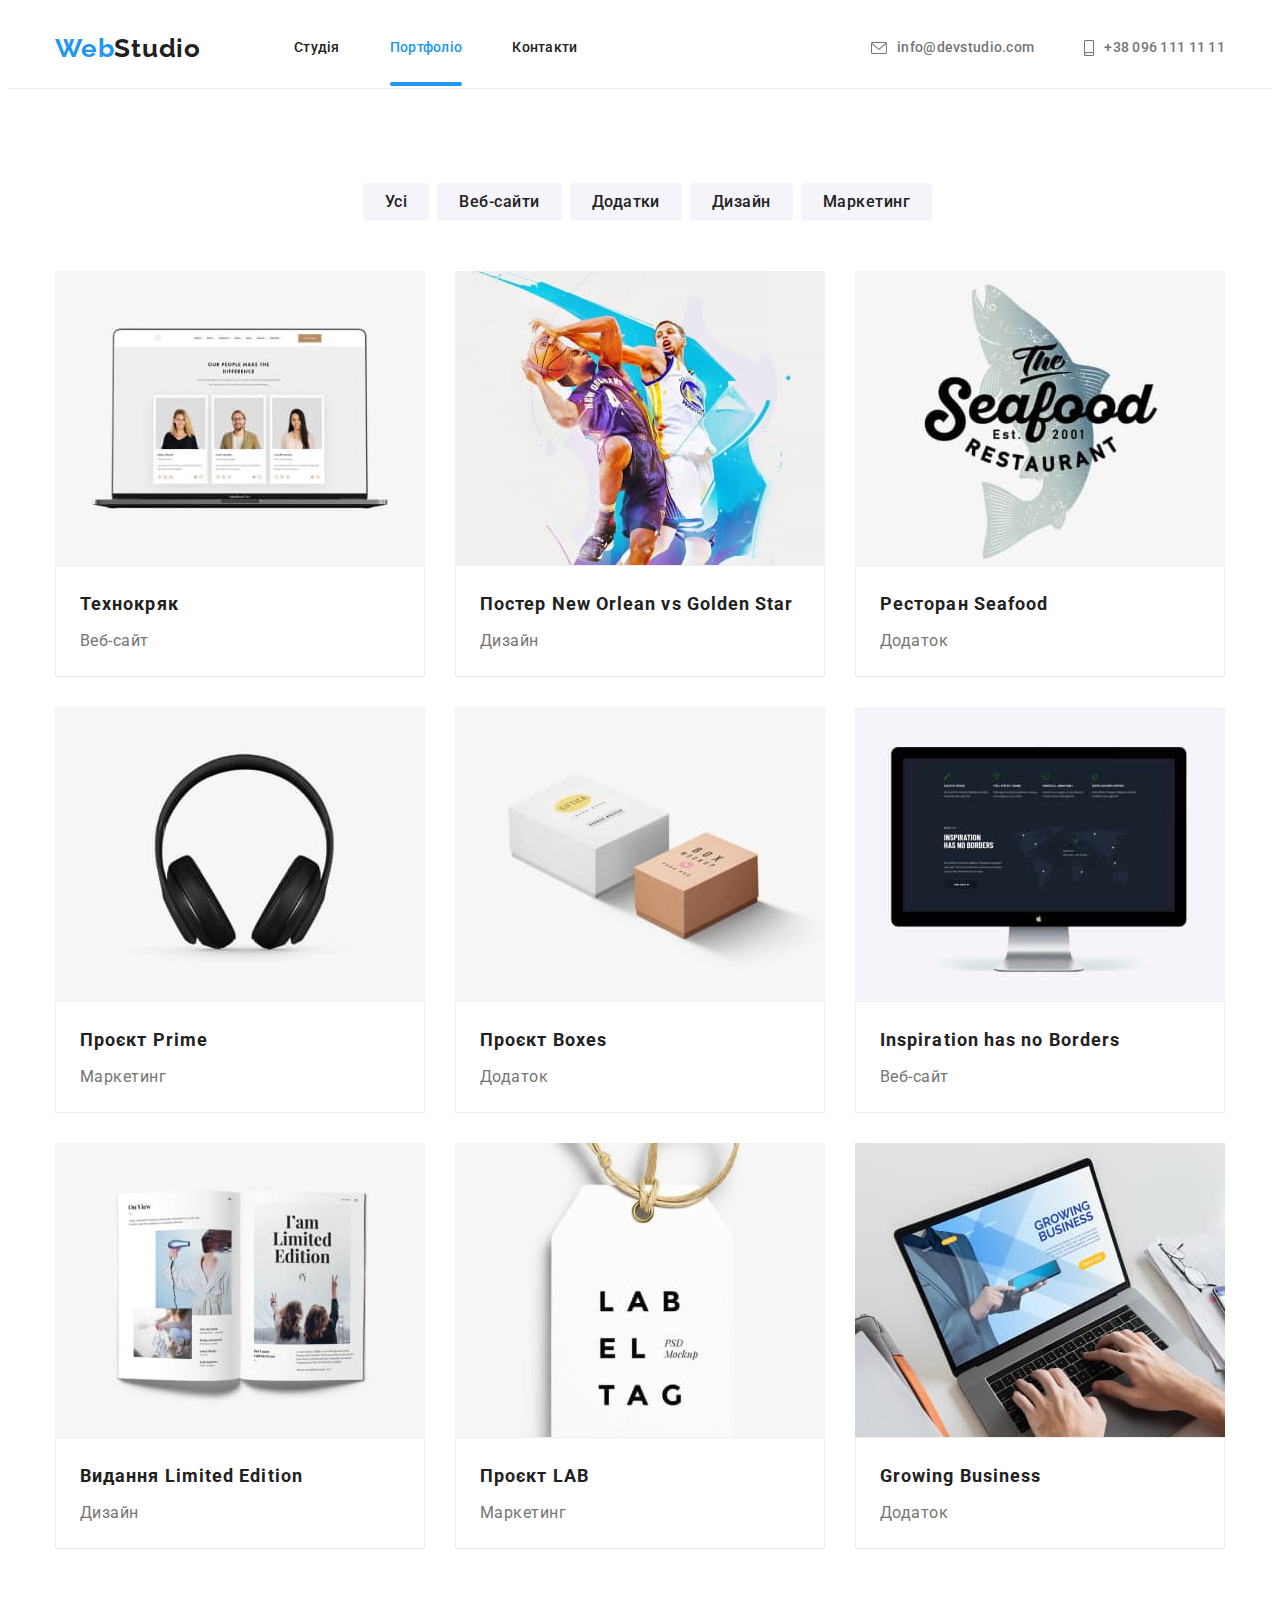
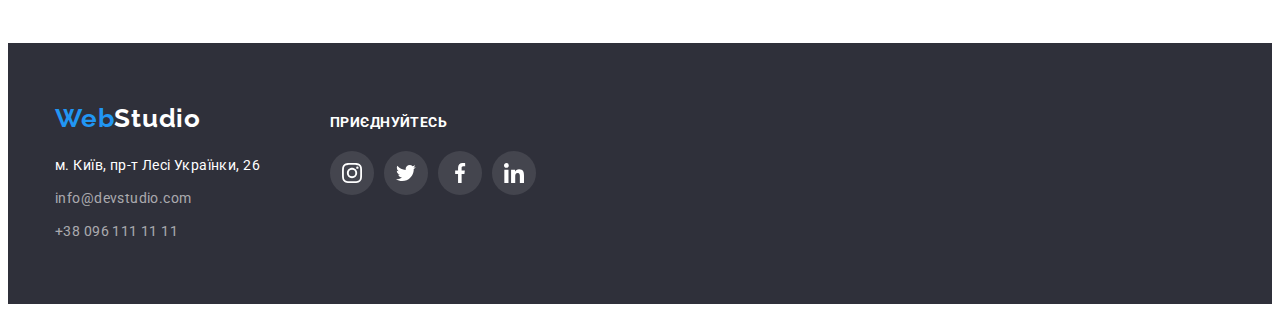
==== portfolio.html @ 8819599c "01.11." ====
<!DOCTYPE html>
<html lang="en">
  <head>
    <meta charset="UTF-8" />
    <meta http-equiv="X-UA-Compatible" content="IE=edge" />
    <meta name="viewport" content="width=device-width, initial-scale=1.0" />
    <title>WebStudio.Portfolio</title>
    <link rel="preconnect" href="https://fonts.googleapis.com" />
    <link rel="preconnect" href="https://fonts.gstatic.com" crossorigin />
    <link
      href="https://fonts.googleapis.com/css2?family=Raleway:wght@700;900&family=Roboto:wght@400;500;700&display=swap"
      rel="stylesheet"
    />
    <link rel="stylesheet" 
    href="https://cdnjs.cloudflare.com/ajax/libs/modern-normalize/1.1.0/modern-normalize.min.css" 
    integrity="sha512-wpPYUAdjBVSE4KJnH1VR1HeZfpl1ub8YT/NKx4PuQ5NmX2tKuGu6U/JRp5y+Y8XG2tV+wKQpNHVUX03MfMFn9Q==" 
    crossorigin="anonymous" 
    referrerpolicy="no-referrer" 
    />
    <link rel="stylesheet" href="./CSS/styles.css" />
  </head>

  <body>
   <header class="header">
      <div class="container header-container">
        <nav class="header-container">
          <a class="header-logo link" href="./index.html"
            >Web<span class="logo-studio">Studio</span></a
          >
          <ul class="header-list list">
            <li class="header-item">
              <a class="header-link link " href="./index.html">Студія</a>
            </li>
            <li class="header-item">
              <a class="header-link link current" href="./portfolio.html">Портфоліо</a>
            </li>
            <li class="header-item">
              <a class="header-link link" href="./index.html">Контакти</a>
            </li>
          </ul>
        </nav>
        <ul class="header-ocntact-container">
          <li class="header-addres-list">
            <a class="header-mail link" href="mailto:info@devstudio.com">
              <svg class="icon-envelope" width="16" height="12">
                <use href="./images/спрайти/symbol-defs.svg#icon-envelope"></use>
              </svg>
              info@devstudio.com
            </a>
          </li>
          <li>
            <a class="header-tel link" href="tel:+380961111111">
              <svg class="icon-smartphone" width="10" height="16">
                <use href="./images/спрайти/symbol-defs.svg#icon-smartphone"></use>
              </svg>
              +38 096 111 11 11</a
            >
          </li>
        </ul>
      </div>
    </header>

    <main>
      <section class="filter ">
        <h1 class="visually-hidden">фільтр</h1>
        <div class="container container-filr-btn">
        <ul class="filter-list list container"> 
            <li class="filter-item">
              <button class="filter-btn" type="button">Усі</button>
            </li>
            <li class="filter-item">
              <button class="filter-btn" type="button">Веб-сайти</button>
            </li>
            <li class="filter-item">
              <button class="filter-btn" type="button">Додатки</button>
            </li>
            <li class="filter-item">
              <button class="filter-btn" type="button">Дизайн</button>
            </li>
            <li class="filter-item">
              <button class="filter-btn" type="button">Маркетинг</button>
            </li>
        </ul>
        <ul class="projects-list list container">
          <li class="projects-item">
            <a class="projects-link link" href="">
              <div class="projects-top-wrap">
              <img src="./images/Технокряк.jpg" alt="website" width="370" height="294" />
              <p class="projects-cover-text">Ресурс пропонує комплексні пропозиції з різним рівнем функціоналу та сервісів. Все це дозволить відвідувачу отримати вичерпні відомості про компанію чи приватну особу.</p>
              </div>
              <div class="container-projects">
              <h2 class="projects-titel">Технокряк</h2>
              <p class="projects-txt">Веб-сайт</p>
              </div>
            </a>
          </li>
          <li class="projects-item">
            <a class="projects-link link" href="">
              <div class="projects-top-wrap">
              <img src="./images/постер.jpg" alt="poster" width="370" height="294" />
              <p class="projects-cover-text">Ресурс пропонує комплексні пропозиції з різним рівнем функціоналу та сервісів. Все це дозволить відвідувачу отримати вичерпні відомості про компанію чи приватну особу.</p>
              </div>
              <div class="container-projects"> 
              <h2 class="projects-titel">Постер New Orlean vs Golden Star</h2>
              <p class="projects-txt">Дизайн</p>
              </div>
              </a>
            </li>
          </li>
          <li class="projects-item">
            <a class="projects-link link" href="">
              <div class="projects-top-wrap">
              <img src="./images/ресторан.jpg" alt="resturant" width="370" height="294" />
              <p class="projects-cover-text">Ресурс пропонує комплексні пропозиції з різним рівнем функціоналу та сервісів. Все це дозволить відвідувачу отримати вичерпні відомості про компанію чи приватну особу.</p>
              </div>
              <div class="container-projects">
              <h2 class="projects-titel">Ресторан Seafood</h2>
              <p class="projects-txt">Додаток</p>
            </div>
            </a>
            </li>
          </li>
          <li class="projects-item">
            <a class="projects-link link" href="">
              <div class="projects-top-wrap">
              <img src="./images/навушники.jpg" alt="headphones" width="370" height="294" />
              <p class="projects-cover-text">Ресурс пропонує комплексні пропозиції з різним рівнем функціоналу та сервісів. Все це дозволить відвідувачу отримати вичерпні відомості про компанію чи приватну особу.</p>
              </div>
              <div class="container-projects">
              <h2 class="projects-titel">Проєкт Prime</h2>
              <p class="projects-txt">Маркетинг</p>
            </div>
          </a>
            </li>
          </li>
          <li class="projects-item">
            <a class="projects-link link" href="">
              <div class="projects-top-wrap">
              <img src="./images/коробки.jpg" alt="boxes" width="370" height="294" />
              <p class="projects-cover-text">Ресурс пропонує комплексні пропозиції з різним рівнем функціоналу та сервісів. Все це дозволить відвідувачу отримати вичерпні відомості про компанію чи приватну особу.</p>
              </div>
              <div class="container-projects">
              <h2 class="projects-titel">Проєкт Boxes</h2>
              <p class="projects-txt">Додаток</p>
            </div>
              </a>
            </li>
          </li>
          <li class="projects-item">
            <a class="projects-link link" href="">
              <div class="projects-top-wrap">
              <img src="./images/аддрессайт.jpg" alt="website" width="370" height="294" />
              <p class="projects-cover-text">Ресурс пропонує комплексні пропозиції з різним рівнем функціоналу та сервісів. Все це дозволить відвідувачу отримати вичерпні відомості про компанію чи приватну особу.</p>
              </div>
              <div class="container-projects">
              <h2 class="projects-titel">Inspiration has no Borders</h2>
              <p class="projects-txt">Веб-сайт</p>
            </div>
            </a>
            </li>
          </li>
          <li class="projects-item">
            <a class="projects-link link" href="">
              <div class="projects-top-wrap">
              <img src="./images/книжка.jpg" alt="book" width="370" height="294" />
              <p class="projects-cover-text">Ресурс пропонує комплексні пропозиції з різним рівнем функціоналу та сервісів. Все це дозволить відвідувачу отримати вичерпні відомості про компанію чи приватну особу.</p>
              </div>
            <div class="container-projects">
            <h2 class="projects-titel">Видання Limited Edition</h2>
            <p class="projects-txt">Дизайн</p>
          </div>
            </a>
            </li>
          </li>
          <li class="projects-item">
            <a class="projects-link link" href="">
              <div class="projects-top-wrap">
              <img src="./images/бірка.jpg" alt="tag" width="370" height="294" />
              <p class="projects-cover-text">Ресурс пропонує комплексні пропозиції з різним рівнем функціоналу та сервісів. Все це дозволить відвідувачу отримати вичерпні відомості про компанію чи приватну особу.</p>
              </div>
              <div class="container-projects">
              <h2 class="projects-titel">Проєкт LAB</h2>
              <p class="projects-txt">Маркетинг</p>
            </div>
            </a>
            </li>
          </li>
          <li class="projects-item">
            <a class="projects-link link" href="">
              <div class="projects-top-wrap">
              <img src="./images/ноутбук.jpg" alt="laptop" width="370" height="294" />
              <p class="projects-cover-text">Ресурс пропонує комплексні пропозиції з різним рівнем функціоналу та сервісів. Все це дозволить відвідувачу отримати вичерпні відомості про компанію чи приватну особу.</p>
              </div>
              <div class="container-projects">
              <h2 class="projects-titel">Growing Business</h2>
              <p class="projects-txt">Додаток</p>
            </div>
            </a>
            </li>
          </li>
        </ul>
        </div>
      </section>
    </main>

          <footer class="footer">
      <section class="">
        <div class="container container-footer">
          <div class="container-addres">
            <a class="footer-logo link" href="./index.html"
              >Web<span class="logo-foter-studio">Studio</span></a
            >
            <address class="footer-address">
              <ul class="footer-list list">
                <li class="footer-item">
                  <a
                    class="footer-map link"
                    href="https://goo.gl/maps/A6BVXdk1ybbCkHYm9"
                    target="_blank"
                    rel="nofollow noopener"
                    >м. Київ, пр-т Лесі Українки, 26</a
                  >
                </li>
                <li class="footer-item">
                  <a class="footer-mail link" href="mailto:info@devstudio.com"
                    >info@devstudio.com</a
                  >
                </li>
                <li class="footer-item">
                  <a class="footer-tel link" href="tel:+380961111111">+38 096 111 11 11</a>
                </li>
              </ul>
            </address>
          </div>
          <div class="footer-social">
            <h2 class="footer-social-title">приєднуйтесь</h2>
            <ul class="footer-social-list">
              <li class="footer-social-item">
                <a class="footer-social-link" href="">
                  <svg class="footer-social-logo" width="20" height="20">
                    <use href="./images/спрайти/symbol-defs.svg#icon-instagram"></use>
                  </svg>
                </a>
              </li>
              <li class="footer-social-item">
                <a class="footer-social-link" href="">
                  <svg class="footer-social-logo" width="20" height="20">
                    <use href="./images/спрайти/symbol-defs.svg#icon-twitter"></use>
                  </svg>
                </a>
              </li>
              <li class="footer-social-item">
                <a class="footer-social-link" href="">
                  <svg class="footer-social-logo" width="20" height="20">
                    <use href="./images/спрайти/symbol-defs.svg#icon-facebook"></use>
                  </svg>
                </a>
              </li>
              <li class="footer-social-item">
                <a class="footer-social-link" href="">
                  <svg class="footer-social-logo" width="20" height="20">
                    <use href="./images/спрайти/symbol-defs.svg#icon-linkedin"></use>
                  </svg>
                </a>
              </li>
            </ul>
          </div>
        </div>
      </section>
    </footer>
  </body>
</html>
---- CSS/styles.css ----
:root {
  --primary-text-color: #212121;
  --secondary-text-color: #757575;
  --white-text-color: #ffffff;
  --footer-text-color: #ffffff99;
  --accent-color: #2196f3;
  --hero-background-color: #2f303a;
  --white-background-color: #ffffff;
  --team-background-color: #f5f4fa;
  --footer-background-color: #2f303a;
  --hero-buton-activ: #188ce8;
}

*,
*::before,
*::after {
  box-sizing: border-box;
}

p,
h1,
h2,
h3,
h4,
h5,
h6 {
  margin: 0;
}

ul,
ol {
  margin: 0;
  padding-left: 0;
  list-style: none;
}

button {
  display: block;
  border: none;
  border-radius: 4px;
  cursor: pointer;
}

address {
  font-style: normal;
}

a {
  color: currentColor;
  text-decoration: none;
}

img {
  max-width: 100%;
  height: auto;
  display: block;
}

.section {
  padding-top: 94px;
  padding-bottom: 94px;
}

body {
  font-family: 'Roboto', sans-serif;
  color: var(--primary-text-color);
  letter-spacing: 0.03em;
  font-size: 14px;
  background-color: var(--white-background-color);
}

.container {
  width: 1200px;
  margin: 0 auto;
  padding: 0 15px;
}

.list {
  list-style: none;
  padding-left: 0;
  margin: 0;
}

.link {
  text-decoration: none;
}

.link:hover,
.link:focus,
.link:active {
  color: var(--accent-color);
}

/*------header------------*/

.header {
  border-bottom: 1px solid #ececec;
}

.header-container {
  display: flex;
  align-items: center;
}

.header-ocntact-container {
  gap: 50px;
  margin-left: auto;
  display: flex;
  align-items: center;
}

.header-logo {
  margin-right: 93px;
  font-family: 'Raleway';
  font-style: normal;
  font-weight: 700;
  font-size: 26px;
  line-height: 1.19;
  letter-spacing: 0.03em;
  color: var(--accent-color);
}

.logo-studio {
  color: var(--primary-text-color);
}

.header-list {
  display: flex;
  gap: 50px;
  align-items: center;
}

.header-addres-list {
}

.header-link {
  position: relative;
  display: block;
  font-weight: 500;
  font-size: 14px;
  line-height: 1.14;
  letter-spacing: 0.02em;
  color: var(--primary-title-color);
  padding: 32px 0;
  transition-property: color;
  transition-duration: 250ms;
  transition-timing-function: cubic-bezier(0.4, 0, 0.2, 1);
}

.current::after {
  position: absolute;
  left: 0;
  width: 100%;
  margin-top: 26px;
  display: block;
  content: '';
  background: #2196f3;
  border-radius: 2px;
  height: 4px;
}

.current {
  color: #2196f3;
}

.header-mail {
  display: flex;
  align-items: center;
  gap: 10px;
  font-weight: 500;
  line-height: 1.14;
  letter-spacing: 0.02em;
  color: var(--secondary-text-color);
  transition-property: color;
  transition-duration: 250ms;
  transition-timing-function: cubic-bezier(0.4, 0, 0.2, 1);
}

.header-tel {
  display: flex;
  align-items: center;
  gap: 10px;
  font-weight: 500;
  line-height: 1.14;
  letter-spacing: 0.02em;
  color: var(--secondary-text-color);
  transition-property: color;
  transition-duration: 250ms;
  transition-timing-function: cubic-bezier(0.4, 0, 0.2, 1);
}

.icon-smartphone {
  fill: currentColor;
}

.icon-envelope {
  fill: currentColor;
}

/*---------hero----------*/

.hero {
  margin-right: auto;
  margin-left: auto;
  max-width: 1600px;
  height: 600px;
  background-color: var(--footer-background-color);
  background-image: linear-gradient(rgba(47, 48, 58, 0.4), rgba(47, 48, 58, 0.4)),
    url(../images/hero-background.jpc.jpg);

  padding-top: 200px;
  padding-bottom: 200px;
  text-align: center;
  background-size: cover;
  background-repeat: no-repeat;
}

.hero-title {
  text-align: center;
  width: 696px;
  font-weight: 900;
  font-size: 44px;
  line-height: 1.36;
  text-align: center;
  letter-spacing: 0.06em;
  text-transform: uppercase;
  color: var(--white-text-color);
  margin: 0 auto;
}

.hero-btn {
  display: inline-block;
  margin-top: 30px;
  min-width: 216px;
  height: 50px;
  top: 430px;
  left: 692px;
  font-family: inherit;
  font-weight: 500;
  font-size: 16px;
  line-height: 1.88;
  text-align: center;
  letter-spacing: 0.06em;
  color: var(--white-text-color);
  background-color: var(--accent-color);
  cursor: pointer;
  border-radius: 4px;
  border: none;
  padding: 10px 32px;
}

.hero-btn:hover,
.hero-btn:focus,
.hero-btn:active {
  background-color: var(--hero-buton-activ);
  color: var(--white-text-color);
}

/*------------переваги--------*/

.about-list {
  display: flex;
}

.about-container {
  box-sizing: border-box;
}

.visually-hidden {
  position: absolute;
  white-space: nowrap;
  width: 1px;
  height: 1px;
  overflow: hidden;
  border: 0;
  padding: 0;
  clip: rect(0 0 0 0);
  clip-path: inset(50%);
  margin: -1px;
}

.about-title {
  margin-bottom: 10px;
  font-weight: 700;
  line-height: 1.14;
  font-size: 14px;
  letter-spacing: 0.03em;
  text-transform: uppercase;
  color: var(--primary-text-color);
}

.about-txt {
  max-width: 270px;

  line-height: 1.71;
  letter-spacing: 0.03em;
  color: var(--secondary-text-color);
}

.about-item:not(:last-child) {
  margin-right: 30px;
}

.icon-antenna::before {
  background-image: url(../images/спрайти/antenna.svg);
  margin-bottom: 30px;
  border-radius: 4px;
}

.icon-clock::before {
  background-image: url(../images/спрайти/clock.svg);
  margin-bottom: 30px;
  border-radius: 4px;
}

.icon-diagram::before {
  background-image: url(../images/спрайти/diagram.svg);
  margin-bottom: 30px;
  border-radius: 4px;
}

.icon-astronaut::before {
  background-image: url(../images/спрайти/astronaut.svg);
  margin-bottom: 30px;
  border-radius: 4px;
}

.about-list {
  width: 1200px;
}

.about-item::before {
  display: block;
  content: '';
  width: 270px;
  height: 120px;
  background-repeat: no-repeat;
  background-color: #f5f4fa;
  background-position: center;
}

.about-item {
  box-sizing: border-box;
  width: 270px;
}

/*------work-----*/

.work {
  padding-top: 0;
}

.work-title {
  margin-bottom: 50px;
  font-weight: 700;
  font-size: 36px;
  line-height: 1.16;
  text-align: center;
  letter-spacing: 0.03em;
  color: var(--primary-text-color);
}

.work-list {
  margin: 0px;
  justify-content: center;
  display: flex;
  gap: 30px;
}

.work-list-item {
  width: 370px;
}

.work-list-text {
  text-align: center;
  color: var(--white-text-color);
  background-color: rgba(47, 48, 58, 0.8);
  position: absolute;
  padding: 27px 0px 27px 0px;
  font-family: 'Roboto';
  font-style: normal;
  font-weight: 700;
  font-size: 14px;
  line-height: 1.12;
  letter-spacing: 0.03em;
  text-transform: uppercase;
  bottom: 0%;
  width: 100%;
}

.work-wrap {
  position: relative;
  overflow: hidden;
}

/*------team------*/

.team-social-item:hover,
.team-social-item:focus {
  color: var(--white-text-color);
  background-color: var(--accent-color);
}

.social {
  fill: currentColor;
}

.team-social-list {
  display: flex;

  justify-content: center;
  gap: 10px;
  margin-top: 16px;
}

.team-social-item {
  border-radius: 50%;
  color: #afb1b8;
  background-color: transparent;
  align-items: center;
  justify-content: center;
  display: flex;
  width: 44px;
  height: 44px;
  transition-property: color, background-color;
  transition-duration: 250ms;
  transition-timing-function: cubic-bezier(0.4, 0, 0.2, 1);
}

.team-item {
  background: #ffffff;
  box-shadow: 0px 1px 3px rgba(0, 0, 0, 0.12), 0px 1px 1px rgba(0, 0, 0, 0.14),
    0px 2px 1px rgba(0, 0, 0, 0.2);
  border-radius: 0px 0px 4px 4px;
}

.team {
  padding-top: 94px;
  padding-bottom: 94px;
  background-color: var(--team-background-color);
}

.team-title {
  margin-bottom: 50px;
  font-weight: 700;
  font-size: 36px;
  line-height: 1.17;
  text-align: center;
  letter-spacing: 0.03em;
  color: var(--primary-text-color);
}

.team-name {
  margin-bottom: 10px;
  font-weight: 500;
  font-size: 16px;
  line-height: 1.19;
  text-align: center;
  letter-spacing: 0.03em;
  color: var(--primary-text-color);
}

.team-txt {
  font-size: 16px;
  line-height: 1.19;
  text-align: center;
  letter-spacing: 0.03em;
  color: var(--secondary-text-color);
}

.team-list {
  gap: 30px;
  display: flex;
}

.container-team-txt {
  padding-top: 30px;
  padding-bottom: 30px;
}

/* _______clients_______ */

.clients {
  padding: 94px 0px;
}

.clients-list {
  justify-content: center;
  display: flex;
  gap: 30px;
}

.clients-name {
  width: 170px;
  height: 92px;
}

.clients-logo {
  width: 170px;
  height: 92px;
  display: flex;
  align-items: center;
  justify-content: center;
  color: #afb1b8;
  border: 1px solid #afb1b8;
  border-radius: 4px;
  transition-property: color, border-color;
  transition-duration: 250ms;
  transition-timing-function: cubic-bezier(0.4, 0, 0.2, 1);
}

.client-item {
  width: 106px;
  height: 60px;
  fill: currentColor;
}

.clients-logo:hover,
.clients-logo:focus,
.clients-logo:active {
  border-color: var(--hero-buton-activ);

  color: var(--hero-buton-activ);
}

.clients-titel {
  margin-bottom: 50px;
  font-family: Roboto;
  font-size: 36px;
  font-weight: 700;
  line-height: 1.16;
  letter-spacing: 0.03em;
  text-align: center;
}

/*---------footer-------*/

.footer-item:not(:last-child) {
  margin-bottom: 9px;
}

.footer-map,
.footer-mail,
.footer-tel {
  transition-property: color;
  transition-duration: 250ms;
  transition-timing-function: cubic-bezier(0.4, 0, 0.2, 1);
}

.container-footer {
  align-items: baseline;
  display: flex;
}

.logo-foter-studio {
  color: var(--white-text-color);
}

.footer-address {
  margin-top: 20px;
  font-style: normal;
}

.footer {
  padding: 60px 0;
  background-color: var(--footer-background-color);
}

.footer-logo {
  font-family: 'Raleway';
  font-style: normal;
  font-weight: 700;
  font-size: 26px;
  line-height: 1.19;
  letter-spacing: 0.03em;
  color: var(--accent-color);
}

.footer-map {
  line-height: 1.71;
  letter-spacing: 0.03em;
  color: var(--white-text-color);
}

.footer-mail {
  line-height: 1.71;
  letter-spacing: 0.03em;
  color: var(--footer-text-color);
}

.footer-tel {
  line-height: 1.71;
  letter-spacing: 0.03em;
  color: var(--footer-text-color);
}

/* -------footer-social----- */

.footer-social {
  margin-left: 70px;
}

.footer-social-title {
  font-style: normal;
  font-weight: 700;
  font-size: 14px;
  line-height: 1.14;
  text-transform: uppercase;
  color: var(--white-text-color);
}

.footer-social-title {
  margin-bottom: 20px;
}

.footer-social-list {
  display: flex;
  align-items: center;
  gap: 10px;
}

.footer-social-link {
  width: 44px;
  height: 44px;
  border-radius: 50%;
  background-color: rgba(255, 255, 255, 0.1);
  display: flex;
  background-position: center;
  align-items: center;
  justify-content: center;
  color: var(--white-text-color);
  transition-property: color, background-color;
  transition-duration: 250ms;
  transition-timing-function: cubic-bezier(0.4, 0, 0.2, 1);
}

.footer-social-logo {
  fill: currentColor;
}

.footer-social-link:hover,
.footer-social-link:focus {
  background-color: var(--accent-color);
}

/*--------filter-btn-------*/

.filter-list {
  margin-bottom: 50px;
  gap: 8px;
  display: flex;
  justify-content: center;
}

.filter {
  padding-top: 94px;
  padding-bottom: 94px;
}

.filter-item .filter-btn {
  box-sizing: border-box;
  padding: 6px 22px;
  border-radius: 4px;
  font-family: inherit;
  font-weight: 500;
  font-size: 16px;
  line-height: 1.62;
  text-align: center;
  letter-spacing: 0.03em;
  color: var(--primary-text-color);
  background-color: var(--team-background-color);
  cursor: pointer;
  border: none;
  transition-property: color, background-color, box-shadow;
  transition-duration: 250ms;
  transition-timing-function: cubic-bezier(0.4, 0, 0.2, 1);
}

.filter-btn:hover,
.filter-btn:focus {
  color: var(--white-text-color);
  background-color: var(--accent-color);
  box-shadow: 0px 3px 1px rgba(0, 0, 0, 0.1), 0px 1px 2px rgba(0, 0, 0, 0.08),
    0px 2px 2px rgba(0, 0, 0, 0.12);
}

/*--------filter-------*/

.projects-list {
  padding: 0 0 0 0;
  flex-wrap: wrap;
  display: flex;
  gap: 30px;
}

.projects-link:hover,
.projects-link:focus {
  display: block;
  box-shadow: 0px 1px 1px rgba(0, 0, 0, 0.12), 0px 4px 4px rgba(0, 0, 0, 0.06),
    1px 4px 6px rgba(0, 0, 0, 0.16);
}

.container-projects {
  border-top: 0px;
  padding: 20px 24px;
  border: 1px solid rgba(238, 238, 238, 1);
}

.projects-titel {
  margin-bottom: 4px;
  font-weight: 700;
  font-size: 18px;
  line-height: 2;
  letter-spacing: 0.06em;
  color: var(--primary-text-color);
}

.projects-txt {
  font-size: 16px;
  line-height: 1.88;
  letter-spacing: 0.03em;
  color: var(--secondary-text-color);
}

.projects-item:hover .projects-cover-text {
  transform: translateY(0);
}

.projects-top-wrap {
  position: relative;
  overflow: hidden;
}

.projects-cover-text {
  color: var(--white-text-color);
  background-color: rgba(33, 150, 243, 0.9);
  position: absolute;
  padding: 63px 24px;
  font-family: 'Roboto';
  font-style: normal;
  font-weight: 400;
  font-size: 18px;
  line-height: 1.12;
  letter-spacing: 0.03em;
  top: 0;
  left: 0;
  height: 100%;
  transform: translateY(100%);
  transition-property: background-color, transform;
  transition-duration: 250ms;
  transition-timing-function: cubic-bezier(0.4, 0, 0.2, 1);
}
/* .................backdrop............ */

.modal {
  width: 528px;
  height: 581px;
  background-color: var(--white-background-color);
  position: absolute;
  top: 50%;
  left: 50%;
  transform: translate(-50%, -50%) scale(1);
  transition: transform 300ms linear;
}

.backdrop {
  position: fixed;
  width: 100%;
  height: 100%;
  top: 0;
  left: 0;
  background-color: rgba(0, 0, 0, 0.2);
  transition: opacity 250ms;
  visibility: 300ms linear;
}

.backdrop.is-hidden .modal {
  transform: translate(-50%, -50%) scale(0);
}

.modal-btn {
  width: 30px;
  height: 30px;
  border: 1px solid #909090;
  border-radius: 50%;
  background-color: transparent;
  position: absolute;
  right: 10px;
  top: 10px;
  display: flex;
  align-items: center;
  justify-content: center;
  padding: 0;
  cursor: pointer;
}

.is-hidden {
  opacity: 0;
  pointer-events: none;
}
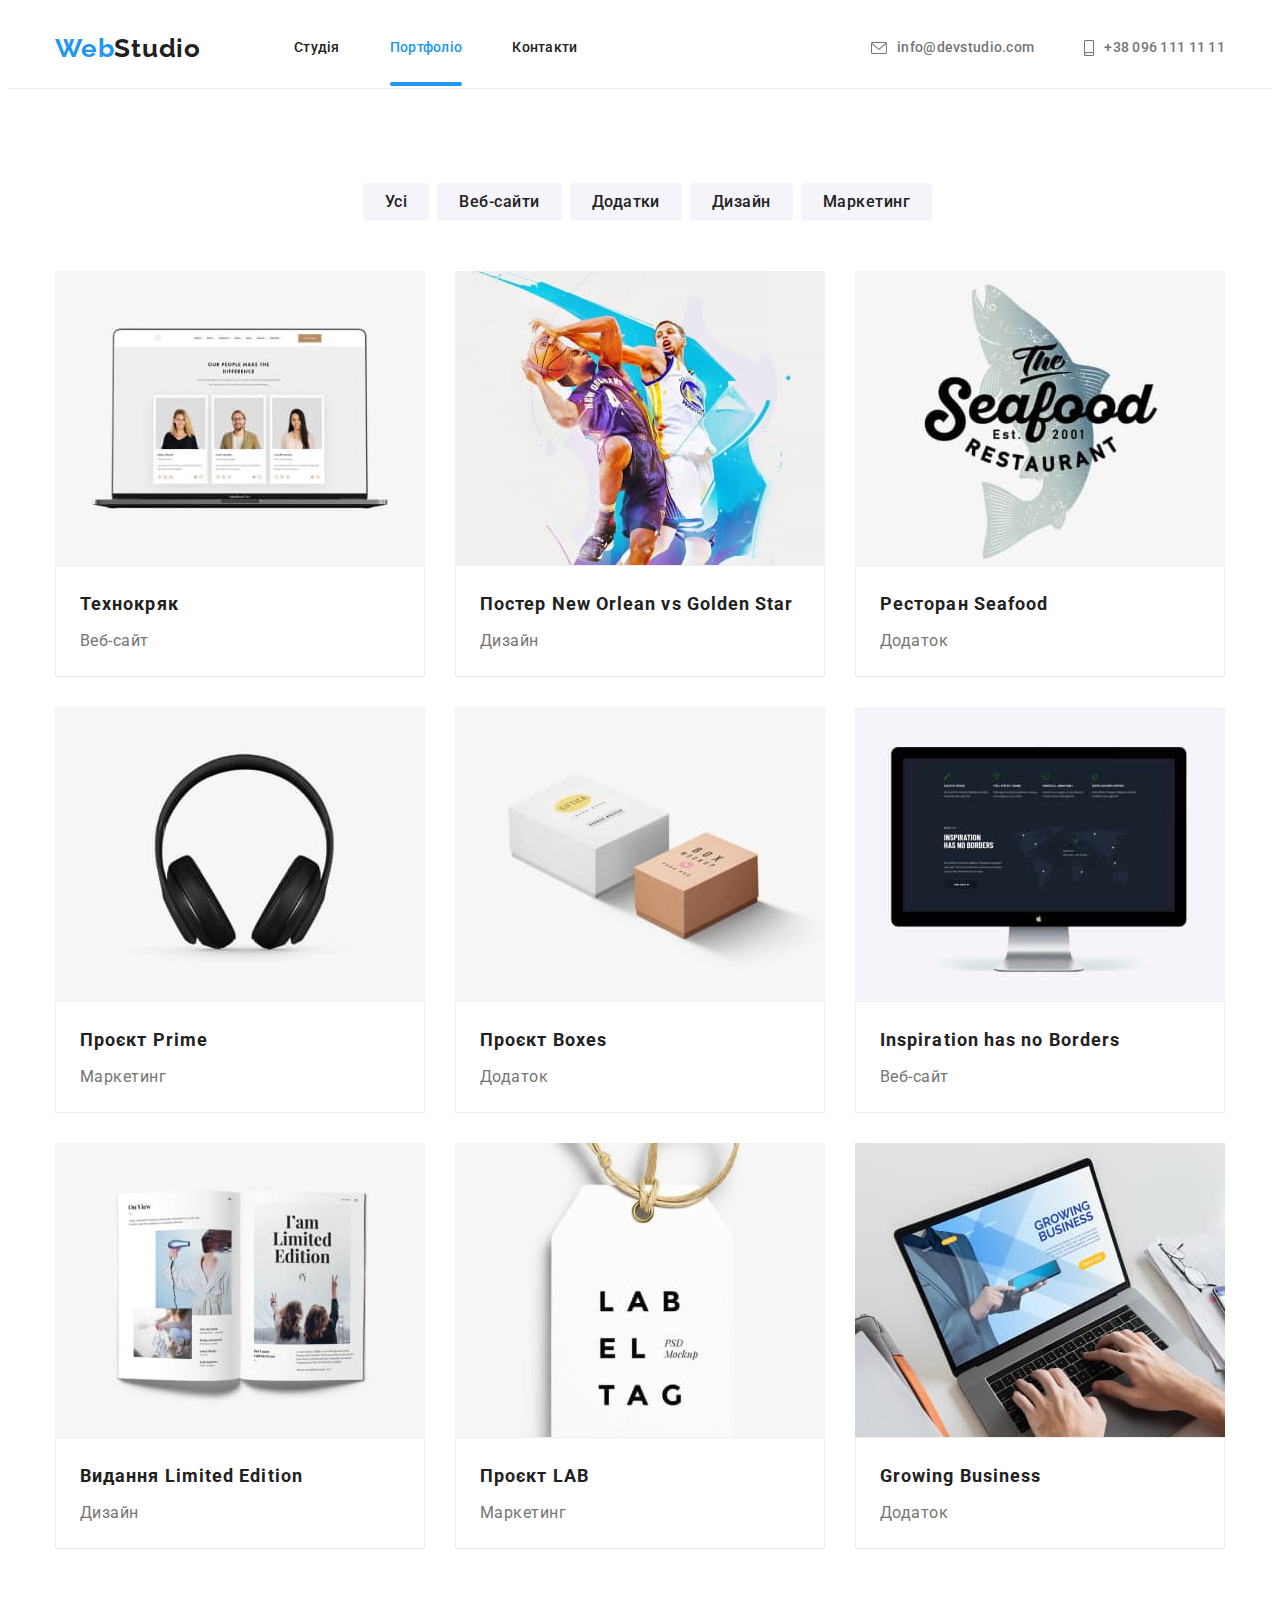
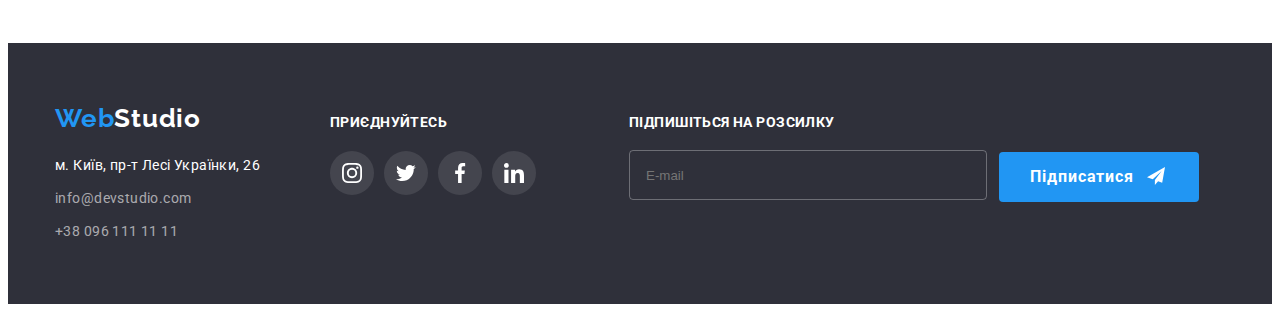
==== commit 13bfe674: "07.11. firs load" ====
--- a/portfolio.html
+++ b/portfolio.html
@@ -203,7 +203,7 @@
       </section>
     </main>
 
-          <footer class="footer">
+              <footer class="footer">
       <section class="">
         <div class="container container-footer">
           <div class="container-addres">
@@ -233,7 +233,7 @@
             </address>
           </div>
           <div class="footer-social">
-            <h2 class="footer-social-title">приєднуйтесь</h2>
+            <p class="footer-social-title">приєднуйтесь</p>
             <ul class="footer-social-list">
               <li class="footer-social-item">
                 <a class="footer-social-link" href="">
@@ -265,9 +265,111 @@
               </li>
             </ul>
           </div>
+          <div class="footer-spam">
+          <p class="footer-spam-title">Підпишіться на розсилку</p>
+          <form action="">
+            <label for="">
+              <span class="footer-spam-span">
+                <input
+                type="mail"
+                class="footer-spam-mail"
+                name="mail-spam"
+                placeholder="E-mail"
+                />
+              </span>
+            </label>
+          </form>
+        </div>
+        <div class="footer-button">
+          <button class="footer-btn" type="submit"> 
+            Підписатися
+            <span>
+              <svg class="footer-icon-send" width="24" height="24">
+                <use href="./images/спрайти/symbol-defs.svg#icon-send"></use>
+            </svg>
+            </span>
+          </button>
+        </div>
         </div>
       </section>
     </footer>
+    <div class="backdrop is-hidden" data-modal>
+      <div class="modal">
+        <p class="modal-title">Залиште свої дані, ми вам передзвонимо</p>
+        <form action="">
+          <label for="">
+            <span class="modal-label-text">Ім'я</span>
+            <span class="input-wrap">
+              <input
+                type="text"
+                class="modal-input"
+                name="user-name"
+                required
+              />
+              <svg class="modal-input-icon" width="18" height="18">
+                <use href="./images/спрайти/symbol-defs.svg#icon-person-black"></use>
+              </svg>
+            </span>
+          </label>
+          <span class="modal-label-text">Телефон</span>
+            <span class="input-wrap">
+              <input
+                type="tel"
+                class="modal-input"
+                name="tel-modal"
+                required
+              />
+              <svg class="modal-input-icon" width="18" height="18">
+                <use href="./images/спрайти/symbol-defs.svg#icon-phone-black"></use>
+              </svg>
+            </span>
+          </label>
+          <span class="modal-label-text">Пошта</span>
+            <span class="input-wrap">
+              <input
+                type="email"
+                class="modal-input"
+                name="mail"
+                required
+              />
+              <svg class="modal-input-icon" width="18" height="18">
+                <use href="./images/спрайти/symbol-defs.svg#icon-email-black"></use>
+              </svg>
+            </span>
+          <div class="modal-field">
+            <label for="user-text" class="modal-label">Коментар</label>
+            <textarea
+              name="user-text"
+              id="user-text"
+              class="modal-comment border-comment"
+              placeholder="Введіть текст"
+            ></textarea>
+          </div>
+          <div class="modal-checkbox">
+            <input
+              type="checkbox"
+              class="input-check visually-hidden"
+              name="privacy-modal"
+              value="true"
+              id="privacy"
+            />
+            <label for="privacy" class="check-text" style="display: flex;">
+              <span>
+                <svg class="check-icon" width="16" height="16">
+                  <use href="./images/спрайти/symbol-defs.svg#Vector"></use>
+                </svg>
+              </span><p class="check-txt-privacy">Погоджуюся з розсилкою та приймаю <p class="check-txt-privacy-link">Умови договору</p></p>
+              </label>
+          </div>
+          <button class="modal-btn-send" type="submit">Відправити</button>
+        <button class="modal-btn" data-modal-close>
+          <svg class="modal-close-icon" width="18" height="18">
+            <use href="./images/спрайти/symbol-defs.svg#icon-close"></use>
+          </svg>
+        </button>
+      </div>
+    </div>
+    <script src="./js/modal.js"></script>
   </body>
 </html>
 
--- a/CSS/styles.css
+++ b/CSS/styles.css
@@ -130,9 +130,6 @@
   align-items: center;
 }
 
-.header-addres-list {
-}
-
 .header-link {
   position: relative;
   display: block;
@@ -643,6 +640,78 @@
   background-color: var(--accent-color);
 }
 
+.footer-spam {
+  margin-left: 93px;
+}
+
+.footer-spam-title {
+  color: var(--white-text-color);
+  margin-bottom: 20px;
+  font-family: 'Roboto';
+  font-style: normal;
+  font-weight: 700;
+  font-size: 14px;
+  line-height: 16px;
+  letter-spacing: 0.03em;
+  text-transform: uppercase;
+}
+
+.footer-spam-mail {
+  color: var(--white-text-color);
+  outline: none;
+  width: 358px;
+  height: 50px;
+  border-radius: 4px;
+  background-color: transparent;
+  resize: none;
+  border: 1px solid rgba(255, 255, 255, 0.3);
+  padding-left: 16px;
+}
+
+.footer-spam-span {
+  position: relative;
+}
+
+.footer-spam-mail:focus {
+  border: 1px solid var(--white-text-color);
+  transition-duration: 250ms;
+  transition-timing-function: cubic-bezier(0.4, 0, 0.2, 1);
+}
+
+.footer-btn {
+  position: absolute;
+  margin-top: 25px;
+  color: var(--white-text-color);
+  width: 200px;
+  height: 50px;
+  background-color: var(--accent-color);
+  margin-left: 12px;
+  font-family: 'Roboto';
+  font-style: normal;
+  font-weight: 700;
+  font-size: 16px;
+  line-height: 30px;
+  display: flex;
+  align-items: center;
+  text-align: center;
+  letter-spacing: 0.06em;
+  justify-content: center;
+  transition-duration: 250ms;
+  transition-timing-function: cubic-bezier(0.4, 0, 0.2, 1);
+}
+
+.footer-icon-send {
+  margin-top: 13px;
+  margin-left: 10px;
+}
+
+.footer-btn:focus,
+.footer-btn:hover {
+  color: var(--white-text-color);
+  background-color: var(--hero-buton-activ);
+  box-shadow: 0px 4px 4px 0px rgba(0, 0, 0, 0.15);
+}
+
 /*--------filter-btn-------*/
 
 .filter-list {
@@ -698,6 +767,8 @@
   display: block;
   box-shadow: 0px 1px 1px rgba(0, 0, 0, 0.12), 0px 4px 4px rgba(0, 0, 0, 0.06),
     1px 4px 6px rgba(0, 0, 0, 0.16);
+  transition-duration: 250ms;
+  transition-timing-function: cubic-bezier(0.4, 0, 0.2, 1);
 }
 
 .container-projects {
@@ -750,6 +821,12 @@
   transition-duration: 250ms;
   transition-timing-function: cubic-bezier(0.4, 0, 0.2, 1);
 }
+
+.projects-link:hover .projects-cover-text,
+.projects-link:focus .projects-cover-text {
+  transform: translateY(0);
+}
+
 /* .................backdrop............ */
 
 .modal {
@@ -761,6 +838,7 @@
   left: 50%;
   transform: translate(-50%, -50%) scale(1);
   transition: transform 300ms linear;
+  padding: 40px;
 }
 
 .backdrop {
@@ -798,3 +876,156 @@
   opacity: 0;
   pointer-events: none;
 }
+
+.modal-title {
+  font-size: 18px;
+  font-weight: 600;
+  text-align: center;
+  margin-bottom: 20px;
+}
+
+.modal-title {
+  font-family: 'Roboto';
+  font-style: normal;
+  font-weight: 700;
+  font-size: 20px;
+  line-height: 23px;
+  text-align: center;
+  letter-spacing: 0.03em;
+}
+
+.modal-label-text,
+.modal-label {
+  font-size: 12px;
+  margin-bottom: 5px;
+  display: block;
+}
+
+.modal-input {
+  font-size: 14px;
+  width: 100%;
+  height: 40px;
+  border-radius: 5px;
+  outline: transparent;
+  border: 1px solid rgba(33, 33, 33, 0.2);
+  padding-left: 40px;
+  margin-bottom: 10px;
+}
+
+.modal-input-icon {
+  position: absolute;
+  top: 50%;
+  transform: translateY(-50%);
+  left: 10px;
+}
+
+.input-wrap {
+  position: relative;
+}
+
+.modal-input:focus + .modal-input-icon {
+  fill: var(--accent-color);
+  transition-duration: 250ms;
+  transition-timing-function: cubic-bezier(0.4, 0, 0.2, 1);
+}
+
+.modal-input:focus {
+  border: 1px solid var(--accent-color);
+  transition-duration: 250ms;
+  transition-timing-function: cubic-bezier(0.4, 0, 0.2, 1);
+}
+
+.modal-label-text {
+  font-family: 'Roboto';
+  font-style: normal;
+  font-weight: 400;
+  font-size: 12px;
+  line-height: 14px;
+  letter-spacing: 0.01em;
+  color: #757575;
+}
+
+.modal-comment {
+  width: 100%;
+  height: 120px;
+  border: 1px solid rgba(33, 33, 33, 0.2);
+  border-radius: 5px;
+  resize: none;
+  padding: 10px;
+  margin-bottom: 20px;
+}
+
+.modal-comment:focus {
+  border: 1px solid var(--accent-color);
+  transition-duration: 250ms;
+  transition-timing-function: cubic-bezier(0.4, 0, 0.2, 1);
+}
+
+textarea {
+  outline: none;
+  /* -moz-animation: none; */
+  border: 1px solid #999; /* указание этого свойства также удалит обводку в FireFox */
+}
+
+.input-check:checked + .check-text span {
+  background-color: var(--accent-color);
+  border-color: transparent;
+  fill: #5bd67c;
+}
+
+.input-check:focus + .check-text span {
+  border-color: var(--accent-color);
+  transition-duration: 250ms;
+  transition-timing-function: cubic-bezier(0.4, 0, 0.2, 1);
+}
+
+.check-text span {
+  margin-left: 13px;
+  width: 16px;
+  height: 15px;
+  border: 2px solid #111319;
+  border-radius: 2px;
+  margin-right: 7px;
+  display: flex;
+  align-items: center;
+  justify-content: center;
+  fill: transparent;
+}
+
+.check-txt-privacy {
+  color: rgba(117, 117, 117, 1);
+}
+
+.check-txt-privacy-link {
+  color: #2196f3;
+  text-decoration: underline #2196f3;
+}
+
+.modal-btn-send {
+  margin-top: 30px;
+  margin-left: 125px;
+  justify-content: center;
+  color: var(--white-text-color);
+  font-family: 'Roboto';
+  font-style: normal;
+  font-weight: 700;
+  font-size: 16px;
+  line-height: 1.87px;
+  display: flex;
+  align-items: center;
+  text-align: center;
+  letter-spacing: 0.06em;
+  width: 200px;
+  height: 50px;
+  background-color: #2196f3;
+  box-shadow: 0px 4px 4px rgba(0, 0, 0, 0.15);
+}
+
+.modal-btn-send:hover,
+.modal-btn-send:focus,
+.modal-btn-send:active {
+  background: #188ce8;
+  box-shadow: 0px 4px 4px rgba(0, 0, 0, 0.15);
+  transition-duration: 250ms;
+  transition-timing-function: cubic-bezier(0.4, 0, 0.2, 1);
+}
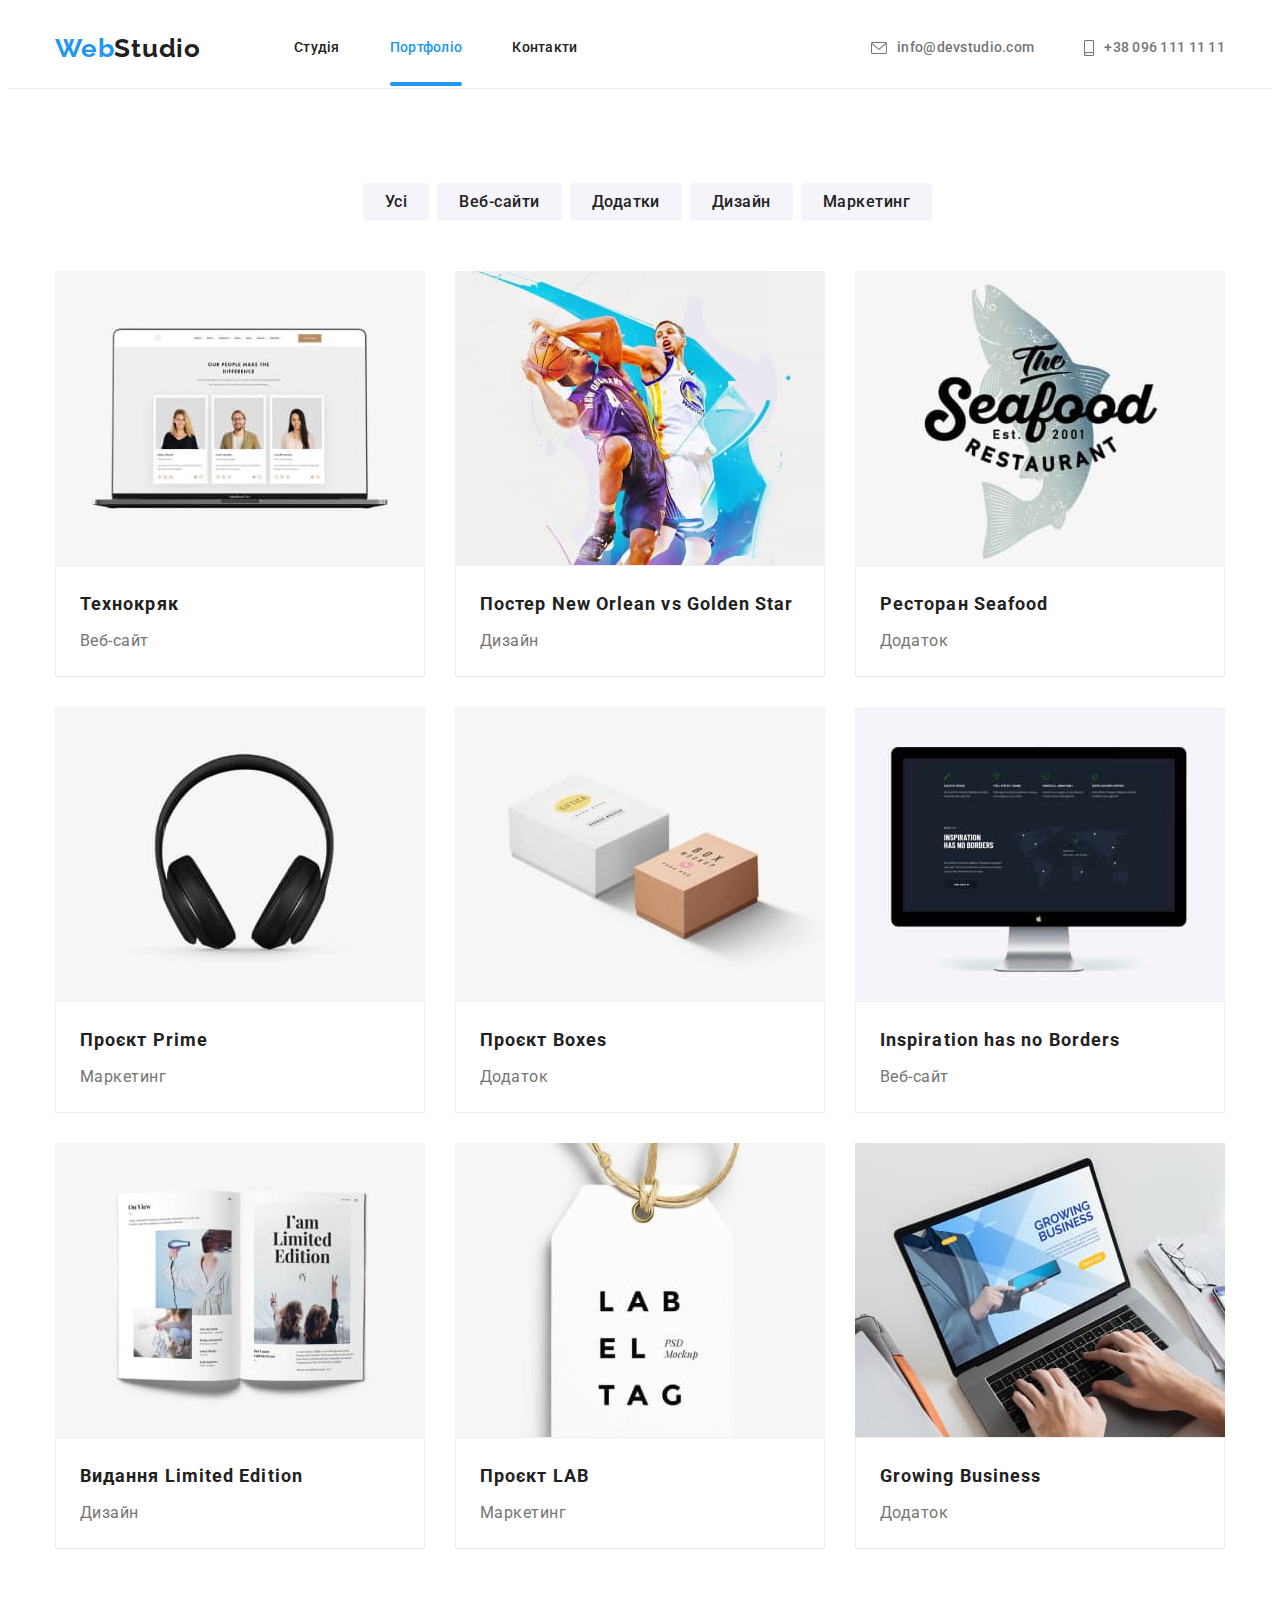
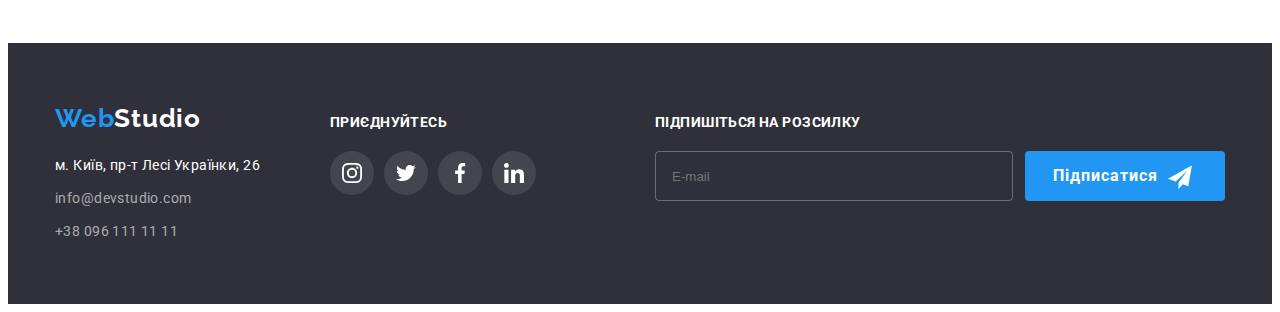
==== commit d25a02ba: "21.11.upd" ====
--- a/portfolio.html
+++ b/portfolio.html
@@ -265,22 +265,28 @@
               </li>
             </ul>
           </div>
-          <div class="footer-spam">
+
+
+          <!-- <div class="footer-newsletter">
+          <p class="footer-newsletter-text">Підпишіться на розсилку</p>
+          <form class="footer-newsletter-form">
+            <input
+              class="footer-newsletter-input"
+              type="email"
+              name="email"
+              placeholder="E-mail"
+            />
+            <button class="footer-newsletter-btn" type="submit">Підписатися
+              <svg class="footer-newsletter-icon" width="24" height="24">
+                <use href="./images/спрайти/symbol-defs.svg#icon-send"></use>
+              </svg>
+            </button>
+          </form>
+        </div> -->
+
+        <div class="footer-spam">
           <p class="footer-spam-title">Підпишіться на розсилку</p>
-          <form action="">
-            <label for="">
-              <span class="footer-spam-span">
-                <input
-                type="mail"
-                class="footer-spam-mail"
-                name="mail-spam"
-                placeholder="E-mail"
-                />
-              </span>
-            </label>
-          </form>
-        </div>
-        <div class="footer-button">
+          <form action="" style="display: flex;flex-direction: row-reverse;">           
           <button class="footer-btn" type="submit"> 
             Підписатися
             <span>
@@ -289,15 +295,17 @@
             </svg>
             </span>
           </button>
+          <input type="mail" class="footer-spam-mail" name="mail-spam" placeholder="E-mail"></form>
         </div>
-        </div>
+
+
       </section>
     </footer>
     <div class="backdrop is-hidden" data-modal>
       <div class="modal">
         <p class="modal-title">Залиште свої дані, ми вам передзвонимо</p>
         <form action="">
-          <label for="">
+          <label for="" class="label">
             <span class="modal-label-text">Ім'я</span>
             <span class="input-wrap">
               <input
@@ -311,7 +319,8 @@
               </svg>
             </span>
           </label>
-          <span class="modal-label-text">Телефон</span>
+          <label for="" class="label">
+            <span class="modal-label-text">Телефон</span>
             <span class="input-wrap">
               <input
                 type="tel"
@@ -324,7 +333,8 @@
               </svg>
             </span>
           </label>
-          <span class="modal-label-text">Пошта</span>
+          <label for="" class="label">
+            <span class="modal-label-mail">Пошта</span>
             <span class="input-wrap">
               <input
                 type="email"
@@ -336,7 +346,9 @@
                 <use href="./images/спрайти/symbol-defs.svg#icon-email-black"></use>
               </svg>
             </span>
-          <div class="modal-field">
+          </label>
+          <label for="" class="label">
+             <div class="modal-field">
             <label for="user-text" class="modal-label">Коментар</label>
             <textarea
               name="user-text"
@@ -345,6 +357,7 @@
               placeholder="Введіть текст"
             ></textarea>
           </div>
+          </label>
           <div class="modal-checkbox">
             <input
               type="checkbox"
--- a/CSS/styles.css
+++ b/CSS/styles.css
@@ -641,18 +641,14 @@
 }
 
 .footer-spam {
-  margin-left: 93px;
+  margin-left: auto;
 }
 
 .footer-spam-title {
   color: var(--white-text-color);
   margin-bottom: 20px;
-  font-family: 'Roboto';
-  font-style: normal;
-  font-weight: 700;
-  font-size: 14px;
-  line-height: 16px;
-  letter-spacing: 0.03em;
+  font-weight: 700;
+  line-height: 1.14;
   text-transform: uppercase;
 }
 
@@ -666,6 +662,7 @@
   resize: none;
   border: 1px solid rgba(255, 255, 255, 0.3);
   padding-left: 16px;
+  transition: border 250ms cubic-bezier(0.4, 0, 0.2, 1);
 }
 
 .footer-spam-span {
@@ -678,9 +675,87 @@
   transition-timing-function: cubic-bezier(0.4, 0, 0.2, 1);
 }
 
+/* stell */
+
+/* .modal-form-btn,
+.footer-newsletter-btn {
+  padding-top: 10px;
+  padding-bottom: 10px;
+  width: 200px;
+  height: 50px;
+  border: 1px solid transparent;
+  border-radius: 4px;
+  font-weight: 700;
+  font-size: 16px;
+  line-height: 1.9;
+  letter-spacing: 0.06em;
+  color: var(--primary-white-color);
+  background-color: var(--accent-color);
+  box-shadow: 0px 4px 4px rgba(0, 0, 0, 0.15);
+  cursor: pointer;
+
+  transition: background-color 250ms var(--animation-function);
+}
+
+.footer-newsletter-text {
+  margin-bottom: 20px;
+  font-weight: 700;
+  font-size: 14px;
+  line-height: 1;
+  letter-spacing: 0.03em;
+  color: var(--primary-white-color);
+}
+
+.footer-newsletter-form {
+  display: flex;
+  align-items: center;
+}
+
+.footer-newsletter-input:hover,
+.footer-newsletter-input:focus-within {
+  border: 1px solid rgba(33, 150, 243, 0.3);
+  box-shadow: 0px 4px 4px rgba(0, 0, 0, 0.15);
+}
+
+.footer-newsletter-btn {
+  display: flex;
+  align-items: center;
+  margin-left: 12px;
+  padding: 10px 28px;
+}
+
+.footer-newsletter-btn:hover,
+.footer-newsletter-btn:focus {
+  background-color: var(--button-hover-color);
+  box-shadow: 0px 4px 4px rgba(0, 0, 0, 0.15);
+}
+
+.footer-newsletter-btn {
+  padding-top: 10px;
+  padding-bottom: 10px;
+  width: 200px;
+  height: 50px;
+  border: 1px solid transparent;
+  border-radius: 4px;
+  font-weight: 700;
+  font-size: 16px;
+  line-height: 1.9;
+  letter-spacing: 0.06em;
+  color: var(--primary-white-color);
+  background-color: var(--accent-color);
+  box-shadow: 0px 4px 4px rgba(0, 0, 0, 0.15);
+  cursor: pointer;
+  transition: background-color 250ms var(--animation-function);
+}
+
+.footer-newsletter-icon {
+  margin-left: 10px;
+  fill: var(--primary-white-color);
+} */
+
 .footer-btn {
-  position: absolute;
-  margin-top: 25px;
+  padding: 10px 28px;
+  position: relative;
   color: var(--white-text-color);
   width: 200px;
   height: 50px;
@@ -690,18 +765,18 @@
   font-style: normal;
   font-weight: 700;
   font-size: 16px;
-  line-height: 30px;
+  line-height: 1.87;
   display: flex;
   align-items: center;
   text-align: center;
   letter-spacing: 0.06em;
-  justify-content: center;
   transition-duration: 250ms;
   transition-timing-function: cubic-bezier(0.4, 0, 0.2, 1);
 }
 
 .footer-icon-send {
-  margin-top: 13px;
+  transform: translateY(-45%);
+  position: absolute;
   margin-left: 10px;
 }
 
@@ -870,6 +945,13 @@
   justify-content: center;
   padding: 0;
   cursor: pointer;
+  transition: border 2500ms cubic-bezier(0.4, 0, 0.2, 1);
+}
+
+.modal-btn:hover,
+.modal-btn:focus {
+  fill: var(--hero-buton-activ);
+  transition: border 2500ms cubic-bezier(0.4, 0, 0.2, 1);
 }
 
 .is-hidden {
@@ -889,16 +971,26 @@
   font-style: normal;
   font-weight: 700;
   font-size: 20px;
-  line-height: 23px;
+  line-height: 1.15;
   text-align: center;
   letter-spacing: 0.03em;
 }
 
 .modal-label-text,
 .modal-label {
+  margin-top: 10px;
   font-size: 12px;
   margin-bottom: 5px;
   display: block;
+}
+
+.modal-label {
+  color: #757575;
+  font-family: 'Roboto';
+  font-style: normal;
+  font-weight: 400;
+  font-size: 12px;
+  line-height: 1.16;
 }
 
 .modal-input {
@@ -909,14 +1001,15 @@
   outline: transparent;
   border: 1px solid rgba(33, 33, 33, 0.2);
   padding-left: 40px;
-  margin-bottom: 10px;
+  transition: border 250ms cubic-bezier(0.4, 0, 0.2, 1);
 }
 
 .modal-input-icon {
   position: absolute;
   top: 50%;
   transform: translateY(-50%);
-  left: 10px;
+  left: 12px;
+  transition: border 250ms cubic-bezier(0.4, 0, 0.2, 1);
 }
 
 .input-wrap {
@@ -936,11 +1029,8 @@
 }
 
 .modal-label-text {
-  font-family: 'Roboto';
-  font-style: normal;
-  font-weight: 400;
   font-size: 12px;
-  line-height: 14px;
+  line-height: 1.16;
   letter-spacing: 0.01em;
   color: #757575;
 }
@@ -952,6 +1042,10 @@
   border-radius: 5px;
   resize: none;
   padding: 10px;
+  transition: border 250ms cubic-bezier(0.4, 0, 0.2, 1);
+}
+
+.modal-field {
   margin-bottom: 20px;
 }
 
@@ -970,7 +1064,7 @@
 .input-check:checked + .check-text span {
   background-color: var(--accent-color);
   border-color: transparent;
-  fill: #5bd67c;
+  fill: var(--hero-buton-activ);
 }
 
 .input-check:focus + .check-text span {
@@ -1010,7 +1104,7 @@
   font-style: normal;
   font-weight: 700;
   font-size: 16px;
-  line-height: 1.87px;
+  line-height: 1.87;
   display: flex;
   align-items: center;
   text-align: center;
@@ -1018,7 +1112,7 @@
   width: 200px;
   height: 50px;
   background-color: #2196f3;
-  box-shadow: 0px 4px 4px rgba(0, 0, 0, 0.15);
+  transition: border 250ms cubic-bezier(0.4, 0, 0.2, 1);
 }
 
 .modal-btn-send:hover,
@@ -1026,6 +1120,14 @@
 .modal-btn-send:active {
   background: #188ce8;
   box-shadow: 0px 4px 4px rgba(0, 0, 0, 0.15);
-  transition-duration: 250ms;
-  transition-timing-function: cubic-bezier(0.4, 0, 0.2, 1);
-}
+}
+
+.label {
+  margin-bottom: 10px;
+  display: block;
+}
+
+.check-text {
+  display: flex;
+  justify-content: center;
+}
